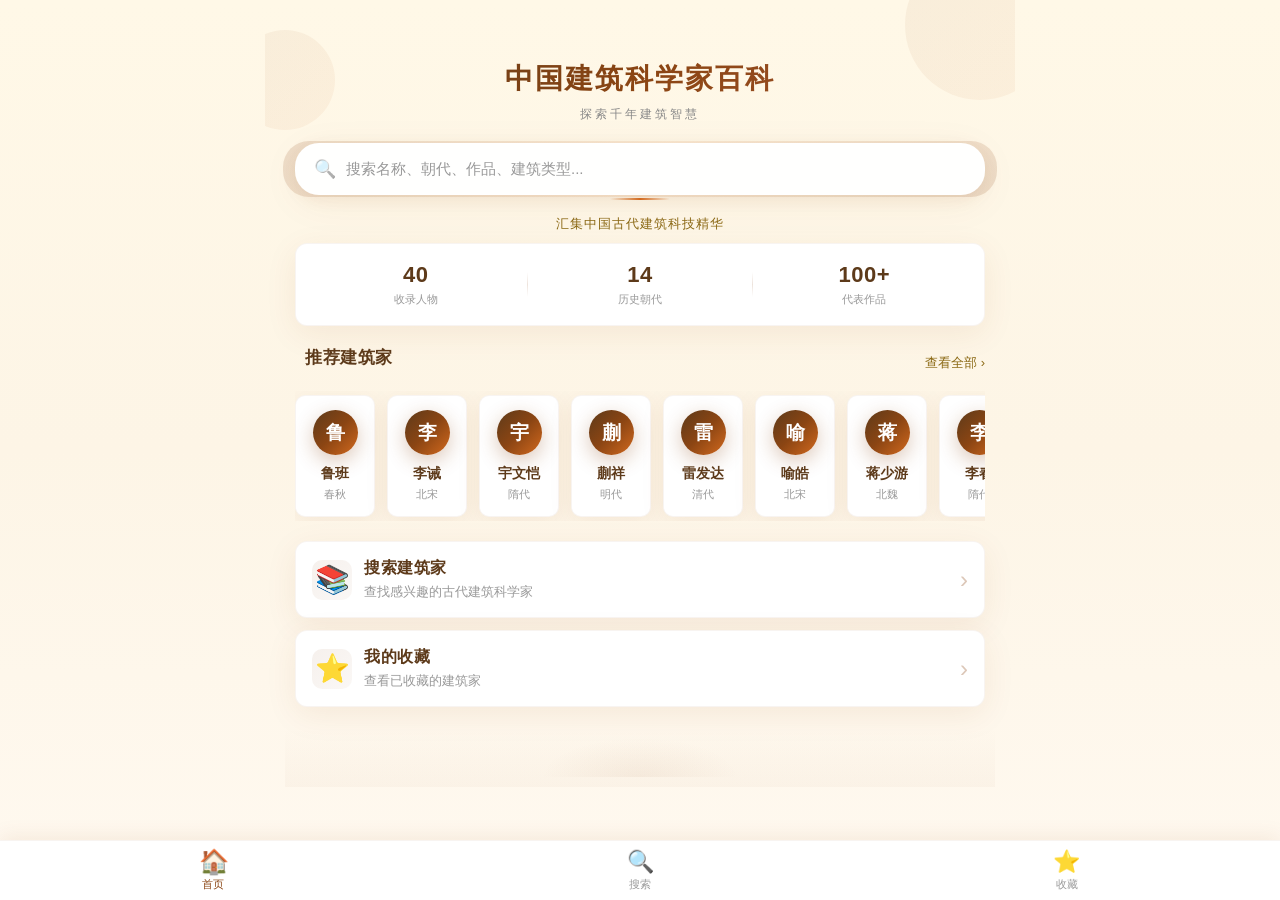
==== index.html @ d8372df0 "Initial commit: 中国古代建筑科学家百科 H5 版本" ====
<!DOCTYPE html>
<html lang="zh-CN">
<head>
  <meta charset="UTF-8">
  <meta name="viewport" content="width=device-width, initial-scale=1.0, maximum-scale=1.0, user-scalable=no">
  <title>中国建筑科学家百科</title>
  <link rel="stylesheet" href="css/style.css">
</head>
<body>
  <div class="container">
    <!-- 页面标题 -->
    <div class="header">
      <div class="title-wrapper">
        <h1 class="main-title">中国建筑科学家百科</h1>
        <p class="subtitle">探索千年建筑智慧</p>
      </div>
    </div>

    <!-- 搜索框 -->
    <div class="search-box-wrapper">
      <a href="search.html" class="search-box">
        <span class="icon-search">🔍</span>
        <span class="search-placeholder">搜索名称、朝代、作品、建筑类型...</span>
      </a>
    </div>

    <!-- 装饰元素 -->
    <div class="decorations">
      <div class="deco-circle deco-1"></div>
      <div class="deco-circle deco-2"></div>
      <div class="deco-line"></div>
    </div>

    <!-- 数据统计 -->
    <div class="stats-section">
      <div class="stats-intro">
        <p class="intro-text">汇集中国古代建筑科技精华</p>
      </div>
      <div class="stats-grid">
        <div class="stat-item">
          <div class="stat-number" id="architectCount">0</div>
          <div class="stat-label">收录人物</div>
        </div>
        <div class="stat-divider"></div>
        <div class="stat-item">
          <div class="stat-number">14</div>
          <div class="stat-label">历史朝代</div>
        </div>
        <div class="stat-divider"></div>
        <div class="stat-item">
          <div class="stat-number">100+</div>
          <div class="stat-label">代表作品</div>
        </div>
      </div>
    </div>

    <!-- 推荐建筑家 -->
    <div class="recommend-section">
      <div class="section-header">
        <h2 class="section-title">推荐建筑家</h2>
        <a href="search.html" class="section-more">查看全部 ›</a>
      </div>
      <div class="recommend-scroll">
        <div class="recommend-list" id="recommendList"></div>
      </div>
    </div>

    <!-- 功能入口 -->
    <div class="entry-section">
      <a href="search.html" class="entry-card">
        <div class="entry-icon">📚</div>
        <div class="entry-info">
          <div class="entry-title">搜索建筑家</div>
          <div class="entry-desc">查找感兴趣的古代建筑科学家</div>
        </div>
        <span class="entry-arrow">›</span>
      </a>

      <a href="favorites.html" class="entry-card">
        <div class="entry-icon">⭐</div>
        <div class="entry-info">
          <div class="entry-title">我的收藏</div>
          <div class="entry-desc">查看已收藏的建筑家</div>
        </div>
        <span class="entry-arrow">›</span>
      </a>
    </div>

    <!-- 底部装饰 -->
    <div class="footer-decoration">
      <div class="footer-pattern"></div>
    </div>
  </div>

  <!-- 底部导航栏 -->
  <div class="tab-bar">
    <a href="index.html" class="tab-item active">
      <span class="tab-icon">🏠</span>
      <span class="tab-text">首页</span>
    </a>
    <a href="search.html" class="tab-item">
      <span class="tab-icon">🔍</span>
      <span class="tab-text">搜索</span>
    </a>
    <a href="favorites.html" class="tab-item">
      <span class="tab-icon">⭐</span>
      <span class="tab-text">收藏</span>
    </a>
  </div>

  <script src="js/data.js"></script>
  <script src="js/app.js"></script>
  <script>
    // 初始化首页数据
    document.addEventListener('DOMContentLoaded', function() {
      document.getElementById('architectCount').textContent = architects.length;
      
      const recommendList = document.getElementById('recommendList');
      const recommendArchitects = architects.slice(0, 8);
      
      recommendList.innerHTML = recommendArchitects.map(item => `
        <a href="detail.html?id=${item.id}" class="recommend-card">
          <div class="recommend-avatar">
            <span class="recommend-avatar-text">${item.name[0]}</span>
          </div>
          <div class="recommend-name">${item.name}</div>
          <div class="recommend-dynasty">${item.dynasty}</div>
        </a>
      `).join('');
    });
  </script>
</body>
</html>
---- css/style.css ----
/* 全局样式 */
* {
  margin: 0;
  padding: 0;
  box-sizing: border-box;
}

body {
  font-family: -apple-system, BlinkMacSystemFont, 'Segoe UI', Roboto, 'Helvetica Neue', Arial, sans-serif;
  background: linear-gradient(180deg, #FFF8E7 0%, #FDF5E6 50%, #FFF9F0 100%);
  min-height: 100vh;
  color: #333;
  -webkit-font-smoothing: antialiased;
}

a {
  text-decoration: none;
  color: inherit;
}

.container {
  padding: 20px;
  max-width: 750px;
  margin: 0 auto;
  position: relative;
  overflow: hidden;
}

/* 页面标题区域 */
.header {
  padding: 40px 20px 20px;
  text-align: center;
  position: relative;
}

.title-wrapper {
  animation: slideDown 0.8s ease-out;
}

.main-title {
  font-size: 28px;
  font-weight: 800;
  color: #5D3A1A;
  letter-spacing: 2px;
  margin-bottom: 8px;
  background: linear-gradient(135deg, #5D3A1A 0%, #8B4513 50%, #A0522D 100%);
  -webkit-background-clip: text;
  -webkit-text-fill-color: transparent;
  background-clip: text;
}

.subtitle {
  font-size: 14px;
  color: #8B6914;
  letter-spacing: 3px;
  font-weight: 400;
}

/* 搜索框 */
.search-box-wrapper {
  padding: 0 10px;
  margin-bottom: 20px;
  animation: fadeIn 0.6s ease-out 0.2s both;
  position: relative;
}

.search-box-wrapper::before {
  content: '';
  position: absolute;
  top: -2px;
  left: -2px;
  right: -2px;
  bottom: -2px;
  background: linear-gradient(135deg, rgba(139, 69, 19, 0.15) 0%, rgba(210, 105, 30, 0.1) 50%, rgba(139, 69, 19, 0.15) 100%);
  border-radius: 26px;
  z-index: -1;
}

.search-box {
  display: flex;
  align-items: center;
  background: rgba(255, 255, 255, 0.98);
  border-radius: 24px;
  padding: 14px 18px;
  box-shadow: 0 4px 16px rgba(139, 69, 19, 0.08), 0 8px 40px rgba(139, 69, 19, 0.06);
  border: 1px solid rgba(255, 255, 255, 0.9);
  transition: all 0.4s cubic-bezier(0.4, 0, 0.2, 1);
}

.search-box:hover {
  box-shadow: 0 8px 24px rgba(139, 69, 19, 0.15), 0 12px 56px rgba(139, 69, 19, 0.1);
  transform: translateY(-2px);
}

.icon-search {
  font-size: 18px;
  opacity: 0.5;
  margin-right: 10px;
}

.search-placeholder {
  font-size: 15px;
  color: #999;
}

/* 装饰元素 */
.decorations {
  position: absolute;
  top: 0;
  left: 0;
  right: 0;
  height: 200px;
  pointer-events: none;
  overflow: hidden;
}

.deco-circle {
  position: absolute;
  border-radius: 50%;
  opacity: 0.06;
  background: linear-gradient(135deg, #8B4513 0%, #D2691E 100%);
}

.deco-1 {
  width: 150px;
  height: 150px;
  top: -50px;
  right: -40px;
  animation: float 6s ease-in-out infinite;
}

.deco-2 {
  width: 100px;
  height: 100px;
  top: 30px;
  left: -30px;
  animation: float 8s ease-in-out infinite reverse;
}

.deco-line {
  position: absolute;
  bottom: 0;
  left: 50%;
  transform: translateX(-50%);
  width: 60px;
  height: 2px;
  background: linear-gradient(90deg, transparent 0%, #D2691E 50%, transparent 100%);
  border-radius: 1px;
}

/* 数据统计区域 */
.stats-section {
  padding: 0 10px;
  margin-bottom: 20px;
  animation: fadeIn 0.6s ease-out 0.4s both;
}

.stats-intro {
  text-align: center;
  margin-bottom: 10px;
}

.intro-text {
  font-size: 13px;
  color: #8B6914;
  letter-spacing: 1px;
}

.stats-grid {
  display: flex;
  justify-content: space-around;
  align-items: center;
  background: white;
  border-radius: 12px;
  padding: 18px 8px;
  box-shadow: 0 8px 32px rgba(139, 69, 19, 0.08);
  border: 1px solid rgba(139, 69, 19, 0.06);
}

.stat-item {
  text-align: center;
  flex: 1;
  padding: 0 4px;
}

.stat-number {
  font-size: 22px;
  font-weight: 800;
  color: #5D3A1A;
  margin-bottom: 4px;
  letter-spacing: 0.5px;
  white-space: nowrap;
}

.stat-label {
  font-size: 11px;
  color: #999;
  white-space: nowrap;
}

.stat-divider {
  width: 1px;
  height: 25px;
  background: linear-gradient(180deg, transparent 0%, rgba(139, 69, 19, 0.15) 50%, transparent 100%);
}

/* 推荐建筑家 */
.recommend-section {
  padding: 0 10px;
  margin-bottom: 20px;
  animation: fadeIn 0.6s ease-out 0.5s both;
}

.section-header {
  display: flex;
  justify-content: space-between;
  align-items: center;
  margin-bottom: 12px;
}

.section-title {
  font-size: 17px;
  font-weight: 700;
  color: #5D3A1A;
  letter-spacing: 0.5px;
}

.section-more {
  font-size: 13px;
  color: #8B6914;
}

.recommend-scroll {
  overflow-x: auto;
  -webkit-overflow-scrolling: touch;
}

.recommend-list {
  display: flex;
  gap: 12px;
  padding: 4px 0;
}

.recommend-card {
  flex-shrink: 0;
  width: 80px;
  text-align: center;
  background: white;
  border-radius: 10px;
  padding: 14px 8px;
  box-shadow: 0 6px 24px rgba(139, 69, 19, 0.08);
  border: 1px solid rgba(139, 69, 19, 0.06);
  transition: all 0.3s cubic-bezier(0.4, 0, 0.2, 1);
}

.recommend-card:hover {
  transform: scale(0.95);
  box-shadow: 0 4px 16px rgba(139, 69, 19, 0.12);
}

.recommend-avatar {
  width: 45px;
  height: 45px;
  border-radius: 50%;
  background: linear-gradient(135deg, #5D3A1A 0%, #8B4513 50%, #D2691E 100%);
  display: flex;
  align-items: center;
  justify-content: center;
  margin: 0 auto 10px;
  box-shadow: 0 6px 20px rgba(139, 69, 19, 0.3);
}

.recommend-avatar-text {
  color: white;
  font-size: 19px;
  font-weight: 700;
}

.recommend-name {
  font-size: 14px;
  font-weight: 600;
  color: #5D3A1A;
  margin-bottom: 4px;
  white-space: nowrap;
  overflow: hidden;
  text-overflow: ellipsis;
}

.recommend-dynasty {
  font-size: 11px;
  color: #999;
  white-space: nowrap;
}

/* 功能入口 */
.entry-section {
  padding: 0 10px;
  animation: fadeIn 0.6s ease-out 0.6s both;
}

.entry-card {
  display: flex;
  align-items: center;
  background: white;
  border-radius: 12px;
  padding: 16px;
  margin-bottom: 12px;
  box-shadow: 0 8px 32px rgba(139, 69, 19, 0.08);
  border: 1px solid rgba(139, 69, 19, 0.06);
  transition: all 0.35s cubic-bezier(0.4, 0, 0.2, 1);
  position: relative;
  overflow: hidden;
}

.entry-card::before {
  content: '';
  position: absolute;
  top: 0;
  left: 0;
  width: 3px;
  height: 100%;
  background: linear-gradient(180deg, #8B4513 0%, #D2691E 100%);
  opacity: 0;
  transition: opacity 0.3s ease;
}

.entry-card:hover {
  transform: scale(0.98) translateX(2px);
  box-shadow: 0 4px 16px rgba(139, 69, 19, 0.12);
}

.entry-card:hover::before {
  opacity: 1;
}

.entry-icon {
  font-size: 28px;
  margin-right: 12px;
  width: 40px;
  height: 40px;
  display: flex;
  align-items: center;
  justify-content: center;
  background: linear-gradient(135deg, rgba(139, 69, 19, 0.08) 0%, rgba(139, 69, 19, 0.04) 100%);
  border-radius: 10px;
}

.entry-info {
  flex: 1;
}

.entry-title {
  font-size: 16px;
  font-weight: 600;
  color: #5D3A1A;
  margin-bottom: 4px;
  letter-spacing: 0.5px;
}

.entry-desc {
  font-size: 13px;
  color: #999;
}

.entry-arrow {
  font-size: 24px;
  color: rgba(139, 69, 19, 0.3);
  font-weight: 300;
}

/* 底部装饰 */
.footer-decoration {
  position: relative;
  bottom: 0;
  left: 0;
  right: 0;
  height: 60px;
  margin-top: 20px;
}

.footer-pattern {
  position: absolute;
  bottom: 0;
  left: 0;
  right: 0;
  height: 60px;
  background: linear-gradient(180deg, transparent 0%, rgba(139, 69, 19, 0.03) 100%);
}

.footer-pattern::before {
  content: '';
  position: absolute;
  bottom: 10px;
  left: 50%;
  transform: translateX(-50%);
  width: 200px;
  height: 40px;
  background: radial-gradient(ellipse at center bottom, rgba(139, 69, 19, 0.06) 0%, transparent 70%);
}

/* 动画 */
@keyframes slideDown {
  from {
    opacity: 0;
    transform: translateY(-15px);
  }
  to {
    opacity: 1;
    transform: translateY(0);
  }
}

@keyframes fadeIn {
  from { opacity: 0; }
  to { opacity: 1; }
}

@keyframes float {
  0%, 100% {
    transform: translateY(0);
  }
  50% {
    transform: translateY(-10px);
  }
}

/* 搜索页面样式 */
.search-page {
  padding-top: 20px;
  padding-bottom: 80px;
}

.search-input-wrapper {
  padding: 0 10px;
  margin-bottom: 16px;
}

.search-input-box {
  display: flex;
  align-items: center;
  background: white;
  border-radius: 24px;
  padding: 14px 18px;
  box-shadow: 0 4px 16px rgba(139, 69, 19, 0.08);
  border: 1px solid rgba(255, 255, 255, 0.9);
}

.search-input-box input {
  flex: 1;
  border: none;
  outline: none;
  font-size: 15px;
  color: #333;
  background: transparent;
}

.search-input-box input::placeholder {
  color: rgba(139, 69, 19, 0.4);
}

.search-clear {
  color: rgba(139, 69, 19, 0.4);
  font-size: 16px;
  padding: 4px 8px;
  cursor: pointer;
}

/* 热门搜索 */
.hot-search-inline {
  margin-bottom: 16px;
  padding: 0 14px;
}

.hot-title {
  font-size: 13px;
  color: #999;
  margin-bottom: 8px;
  font-weight: 500;
}

.hot-tags-row {
  display: flex;
  flex-wrap: wrap;
  gap: 8px;
}

.hot-tag-sm {
  background: linear-gradient(145deg, #FFFFFF 0%, #FFF8E7 100%);
  padding: 6px 12px;
  border-radius: 14px;
  font-size: 13px;
  color: #6B4423;
  box-shadow: 0 2px 8rpx rgba(139, 69, 19, 0.06);
  border: 1px solid rgba(139, 69, 19, 0.08);
  transition: all 0.3s ease;
  cursor: pointer;
}

.hot-tag-sm:hover {
  background: linear-gradient(135deg, #5D3A1A 0%, #8B4513 100%);
  color: white;
  transform: scale(0.96);
}

/* 列表头部 */
.list-header {
  display: flex;
  justify-content: space-between;
  align-items: center;
  padding: 0 14px;
  margin-bottom: 12px;
}

.list-title {
  font-size: 18px;
  font-weight: 700;
  color: #5D3A1A;
  letter-spacing: 1px;
}

.list-count {
  font-size: 13px;
  color: #999;
}

/* 朝代筛选 */
.dynasty-filter {
  display: flex;
  gap: 10px;
  padding: 0 14px;
  margin-bottom: 16px;
  overflow-x: auto;
  -webkit-overflow-scrolling: touch;
}

.dynasty-tag {
  flex-shrink: 0;
  padding: 8px 16px;
  background: white;
  border-radius: 18px;
  font-size: 13px;
  color: #666;
  box-shadow: 0 4px 16px rgba(139, 69, 19, 0.06);
  border: 1px solid rgba(139, 69, 19, 0.08);
  transition: all 0.3s cubic-bezier(0.4, 0, 0.2, 1);
  cursor: pointer;
}

.dynasty-tag.active {
  background: linear-gradient(135deg, #5D3A1A 0%, #8B4513 50%, #A0522D 100%);
  color: white;
  box-shadow: 0 6px 20px rgba(139, 69, 19, 0.3);
  border-color: transparent;
}

/* 建筑家列表 */
.architect-list {
  padding: 0 14px;
  margin-bottom: 40px;
}

.card {
  background: transparent;
  border-radius: 12px;
  padding: 16px;
  margin-bottom: 12px;
  box-shadow: none;
  border: none;
  transition: all 0.3s cubic-bezier(0.4, 0, 0.2, 1);
  position: relative;
}

.card:hover {
  transform: scale(0.98);
  box-shadow: 0 4px 16px rgba(139, 69, 19, 0.12);
}

.architect-header {
  display: flex;
  align-items: center;
  margin-bottom: 8px;
}

.avatar-placeholder {
  width: 48px;
  height: 48px;
  border-radius: 50%;
  background: linear-gradient(135deg, #5D3A1A 0%, #8B4513 50%, #D2691E 100%);
  display: flex;
  align-items: center;
  justify-content: center;
  margin-right: 10px;
  box-shadow: 0 8px 24px rgba(139, 69, 19, 0.3);
  flex-shrink: 0;
}

.avatar-text {
  color: white;
  font-size: 20px;
  font-weight: 700;
}

.architect-info {
  flex: 1;
  min-width: 0;
}

.title {
  font-size: 16px;
  font-weight: 700;
  color: #5D3A1A;
  margin-bottom: 3px;
  white-space: nowrap;
  overflow: hidden;
  text-overflow: ellipsis;
}

.subtitle {
  font-size: 12px;
  color: #888;
  white-space: nowrap;
  overflow: hidden;
  text-overflow: ellipsis;
}

.favorite-btn {
  padding: 6px;
  flex-shrink: 0;
  cursor: pointer;
  font-size: 20px;
}

.architect-summary {
  font-size: 13px;
  color: #666;
  line-height: 1.6;
  margin-bottom: 8px;
  display: -webkit-box;
  -webkit-line-clamp: 2;
  -webkit-box-orient: vertical;
  overflow: hidden;
}

.architect-tags {
  display: flex;
  flex-wrap: wrap;
  gap: 6px;
}

.tag {
  display: inline-block;
  background: rgba(139, 69, 19, 0.08);
  color: #8B6914;
  padding: 3px 8px;
  border-radius: 8px;
  font-size: 11px;
  border: 1px solid rgba(139, 69, 19, 0.08);
  position: relative;
  z-index: 1;
}

/* ========== 详情页样式 ========== */
.detail-header {
  display: flex;
  align-items: center;
  padding: 20px 16px;
  background: linear-gradient(135deg, #5D3A1A 0%, #8B4513 50%, #A0522D 100%);
  position: relative;
  overflow: hidden;
}

.detail-header::before {
  content: '';
  position: absolute;
  top: -25%;
  right: -10%;
  width: 100px;
  height: 100px;
  background: rgba(255, 255, 255, 0.1);
  border-radius: 50%;
}

.avatar-large {
  width: 75px;
  height: 75px;
  border-radius: 50%;
  background: rgba(255, 255, 255, 0.2);
  display: flex;
  align-items: center;
  justify-content: center;
  margin-right: 14px;
  box-shadow: 0 12px 40px rgba(0, 0, 0, 0.2);
  position: relative;
  z-index: 1;
}

.avatar-large::before {
  content: '';
  position: absolute;
  top: 3px;
  left: 3px;
  right: 3px;
  bottom: 3px;
  border-radius: 50%;
  border: 2px solid rgba(255, 255, 255, 0.4);
}

.avatar-large .avatar-text {
  color: white;
  font-size: 30px;
  font-weight: 700;
}

.header-info {
  flex: 1;
  color: white;
  position: relative;
  z-index: 1;
}

.header-info .title {
  font-size: 24px;
  font-weight: 700;
  margin-bottom: 6px;
  color: white;
}

.header-info .subtitle {
  font-size: 15px;
  opacity: 0.95;
  margin-bottom: 4px;
  color: white;
}

.header-info .years {
  font-size: 13px;
  opacity: 0.85;
  font-style: italic;
  color: white;
}

.favorite-section {
  padding: 12px 16px;
  display: flex;
  justify-content: center;
  background: rgba(255, 255, 255, 0.95);
}

.btn {
  padding: 8px 24px;
  background: linear-gradient(135deg, #8B4513 0%, #A0522D 100%);
  color: white;
  border-radius: 20px;
  font-size: 14px;
  cursor: pointer;
  transition: all 0.3s ease;
}

.btn:hover {
  transform: scale(1.05);
  box-shadow: 0 4px 12px rgba(139, 69, 19, 0.3);
}

.btn.btn-favorited {
  background: linear-gradient(135deg, #FF6B6B 0%, #FF8E8E 100%);
}

.section {
  padding: 14px 16px;
  border-bottom: 1px solid rgba(139, 69, 19, 0.08);
  position: relative;
}

.section::before {
  content: '';
  position: absolute;
  left: 0;
  top: 50%;
  transform: translateY(-50%);
  width: 3px;
  height: 16px;
  background: linear-gradient(180deg, #8B4513 0%, #D2691E 100%);
  border-radius: 0 3px 3px 0;
}

.section-title {
  font-size: 17px;
  font-weight: 700;
  color: #5D3A1A;
  margin-bottom: 10px;
  padding-left: 10px;
}

.section-content {
  font-size: 15px;
  color: #444;
  line-height: 1.9;
  padding-left: 10px;
  text-align: justify;
}

.works-list {
  padding-left: 18px;
  display: flex;
  flex-wrap: wrap;
  gap: 8px;
}

.work-item {
  display: flex;
  align-items: center;
  padding: 7px 12px;
  background: linear-gradient(135deg, rgba(139, 69, 19, 0.06) 0%, rgba(139, 69, 19, 0.02) 100%);
  border-radius: 10px;
  border: 1px solid rgba(139, 69, 19, 0.08);
}

.work-dot {
  color: #8B4513;
  margin-right: 6px;
  font-size: 12px;
}

.work-name {
  font-size: 14px;
  color: #5D3A1A;
  font-weight: 500;
}

.quote-section {
  padding: 28px 20px;
  background: linear-gradient(135deg, #FFF8E7 0%, #FAF3E0 50%, #FDF5E6 100%);
  margin: 16px;
  border-radius: 12px;
  position: relative;
  box-shadow: 0 12px 40px rgba(139, 69, 19, 0.1);
  border: 1px solid rgba(139, 69, 19, 0.12);
  overflow: hidden;
}

.quote-section::before {
  content: '';
  position: absolute;
  top: -15%;
  right: -5%;
  width: 90px;
  height: 90px;
  background: radial-gradient(circle, rgba(139, 69, 19, 0.06) 0%, transparent 70%);
}

.quote-mark {
  font-size: 50px;
  color: #8B4513;
  opacity: 0.15;
  position: absolute;
  top: -5px;
  left: 5px;
  font-family: serif;
}

.quote-text {
  font-size: 17px;
  color: #5D3A1A;
  font-style: italic;
  line-height: 2;
  padding-left: 25px;
  margin-bottom: 10px;
}

.quote-author {
  text-align: right;
  font-size: 14px;
  color: #8B4513;
  margin-top: 8px;
  font-weight: 500;
}

.corner-decoration {
  position: absolute;
  width: 30px;
  height: 30px;
  border: 2px solid rgba(139, 69, 19, 0.2);
}

.corner-decoration.top-left {
  top: 8px;
  left: 8px;
  border-right: none;
  border-bottom: none;
  border-radius: 6px 0 0 0;
}

.corner-decoration.top-right {
  top: 8px;
  right: 8px;
  border-left: none;
  border-bottom: none;
  border-radius: 0 6px 0 0;
}

.corner-decoration.bottom-left {
  bottom: 8px;
  left: 8px;
  border-right: none;
  border-top: none;
  border-radius: 0 0 0 6px;
}

.corner-decoration.bottom-right {
  bottom: 8px;
  right: 8px;
  border-left: none;
  border-top: none;
  border-radius: 0 0 6px 0;
}

/* 空状态 */
.empty-state {
  text-align: center;
  padding: 70px 20px;
  color: #999;
}

.empty-icon {
  font-size: 80px;
  margin-bottom: 16px;
  opacity: 0.4;
  animation: bounce 1s ease-in-out infinite;
}

.empty-hint {
  font-size: 13px;
  color: #bbb;
  margin-top: 6px;
}

@keyframes bounce {
  0%, 100% { 
    transform: scale(1);
    opacity: 0.4;
  }
  50% { 
    transform: scale(1.1);
    opacity: 0.6;
  }
}

/* 返回按钮 */
.back-btn {
  position: fixed;
  top: 20px;
  left: 20px;
  width: 40px;
  height: 40px;
  background: rgba(255, 255, 255, 0.95);
  border-radius: 50%;
  display: flex;
  align-items: center;
  justify-content: center;
  box-shadow: 0 4px 12px rgba(139, 69, 19, 0.2);
  z-index: 100;
  cursor: pointer;
  font-size: 20px;
}

/* 底部导航栏 */
.tab-bar {
  position: fixed;
  bottom: 0;
  left: 0;
  right: 0;
  height: 60px;
  background: rgba(255, 255, 255, 0.98);
  backdrop-filter: blur(20px);
  -webkit-backdrop-filter: blur(20px);
  display: flex;
  justify-content: space-around;
  align-items: center;
  box-shadow: 0 -4px 20px rgba(139, 69, 19, 0.08);
  border-top: 1px solid rgba(139, 69, 19, 0.06);
  z-index: 1000;
  padding-bottom: env(safe-area-inset-bottom);
}

.tab-item {
  display: flex;
  flex-direction: column;
  align-items: center;
  justify-content: center;
  flex: 1;
  height: 100%;
  color: #999;
  transition: all 0.3s ease;
  text-decoration: none;
}

.tab-item:active {
  transform: scale(0.95);
}

.tab-item.active {
  color: #8B4513;
}

.tab-icon {
  font-size: 22px;
  margin-bottom: 2px;
}

.tab-text {
  font-size: 11px;
  font-weight: 500;
}

.tab-item.active .tab-icon {
  transform: scale(1.1);
}

/* 详情页内容留出底部导航栏空间 */
.detail-page .container,
.search-page .container,
.favorites-page .container {
  padding-bottom: 80px;
}

/* 响应式 */
@media (max-width: 375px) {
  .container {
    padding: 15px;
  }
  
  .main-title {
    font-size: 24px;
  }
  
  .stat-number {
    font-size: 20px;
  }
}
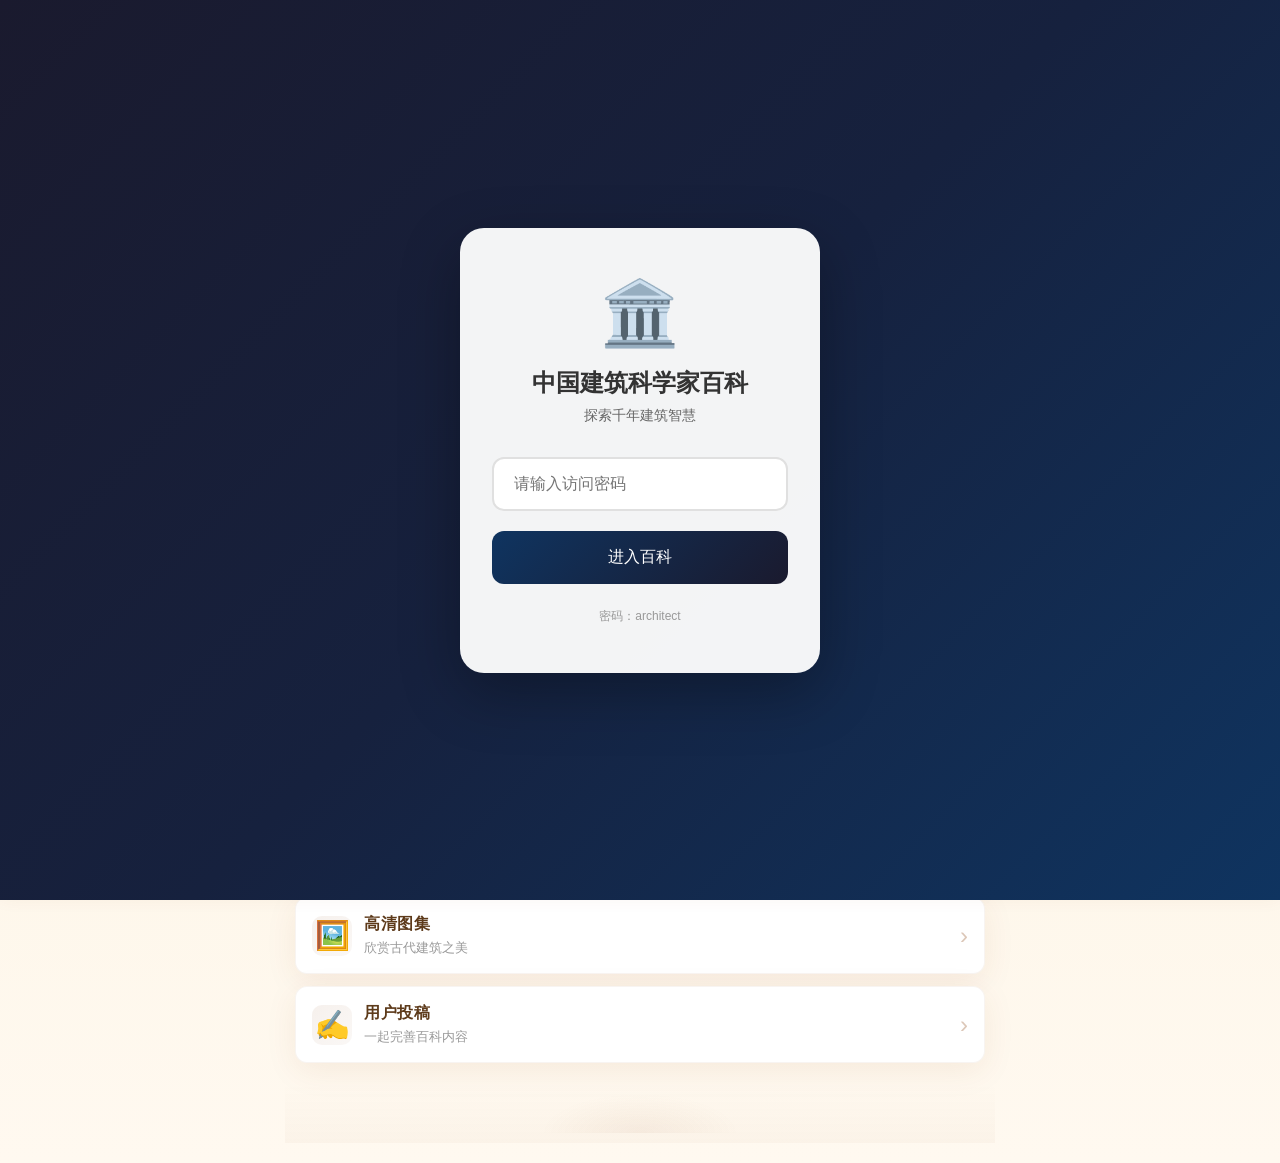
==== commit dbbd9d24: "添加新功能：地图、师承图谱、考研学习、投稿、图集" ====
--- a/index.html
+++ b/index.html
@@ -5,8 +5,131 @@
   <meta name="viewport" content="width=device-width, initial-scale=1.0, maximum-scale=1.0, user-scalable=no">
   <title>中国建筑科学家百科</title>
   <link rel="stylesheet" href="css/style.css">
+  <style>
+    /* 登录页面样式 */
+    .login-overlay {
+      position: fixed;
+      top: 0;
+      left: 0;
+      width: 100%;
+      height: 100%;
+      background: linear-gradient(135deg, #1a1a2e 0%, #16213e 50%, #0f3460 100%);
+      display: flex;
+      align-items: center;
+      justify-content: center;
+      z-index: 9999;
+    }
+
+    .login-overlay.hidden {
+      display: none;
+    }
+
+    .login-card {
+      background: rgba(255, 255, 255, 0.95);
+      border-radius: 24px;
+      padding: 48px 32px;
+      width: 90%;
+      max-width: 360px;
+      text-align: center;
+      box-shadow: 0 20px 60px rgba(0, 0, 0, 0.3);
+    }
+
+    .login-icon {
+      font-size: 64px;
+      margin-bottom: 16px;
+    }
+
+    .login-title {
+      font-size: 24px;
+      font-weight: 600;
+      color: #333;
+      margin-bottom: 8px;
+    }
+
+    .login-subtitle {
+      font-size: 14px;
+      color: #666;
+      margin-bottom: 32px;
+    }
+
+    .login-input-group {
+      margin-bottom: 20px;
+    }
+
+    .login-input {
+      width: 100%;
+      padding: 16px 20px;
+      border: 2px solid #e0e0e0;
+      border-radius: 12px;
+      font-size: 16px;
+      box-sizing: border-box;
+      transition: border-color 0.3s;
+    }
+
+    .login-input:focus {
+      outline: none;
+      border-color: #0f3460;
+    }
+
+    .login-btn {
+      width: 100%;
+      padding: 16px;
+      background: linear-gradient(135deg, #0f3460, #1a1a2e);
+      color: white;
+      border: none;
+      border-radius: 12px;
+      font-size: 16px;
+      font-weight: 500;
+      cursor: pointer;
+      transition: transform 0.2s, box-shadow 0.2s;
+    }
+
+    .login-btn:hover {
+      transform: translateY(-2px);
+      box-shadow: 0 8px 20px rgba(15, 52, 96, 0.3);
+    }
+
+    .login-btn:active {
+      transform: translateY(0);
+    }
+
+    .login-error {
+      color: #e74c3c;
+      font-size: 14px;
+      margin-top: 16px;
+      display: none;
+    }
+
+    .login-error.show {
+      display: block;
+    }
+
+    .login-hint {
+      margin-top: 24px;
+      font-size: 12px;
+      color: #999;
+    }
+  </style>
 </head>
 <body>
+  <!-- 登录页面 -->
+  <div class="login-overlay" id="loginOverlay">
+    <div class="login-card">
+      <div class="login-icon">🏛️</div>
+      <h1 class="login-title">中国建筑科学家百科</h1>
+      <p class="login-subtitle">探索千年建筑智慧</p>
+      <form id="loginForm">
+        <div class="login-input-group">
+          <input type="password" class="login-input" id="passwordInput" placeholder="请输入访问密码" required>
+        </div>
+        <button type="submit" class="login-btn">进入百科</button>
+      </form>
+      <p class="login-error" id="loginError">密码错误，请重新输入</p>
+      <p class="login-hint">密码：architect</p>
+    </div>
+  </div>
+
+  <!-- 主内容 -->
   <div class="container">
     <!-- 页面标题 -->
     <div class="header">
@@ -68,7 +191,7 @@
     <!-- 功能入口 -->
     <div class="entry-section">
       <a href="search.html" class="entry-card">
-        <div class="entry-icon">📚</div>
+        <div class="entry-icon">🔍</div>
         <div class="entry-info">
           <div class="entry-title">搜索建筑家</div>
           <div class="entry-desc">查找感兴趣的古代建筑科学家</div>
@@ -76,11 +199,47 @@
         <span class="entry-arrow">›</span>
       </a>
 
-      <a href="favorites.html" class="entry-card">
-        <div class="entry-icon">⭐</div>
-        <div class="entry-info">
-          <div class="entry-title">我的收藏</div>
-          <div class="entry-desc">查看已收藏的建筑家</div>
+      <a href="map.html" class="entry-card">
+        <div class="entry-icon">🗺️</div>
+        <div class="entry-info">
+          <div class="entry-title">项目地图</div>
+          <div class="entry-desc">探索建筑家的足迹分布</div>
+        </div>
+        <span class="entry-arrow">›</span>
+      </a>
+
+      <a href="relationship.html" class="entry-card">
+        <div class="entry-icon">🔗</div>
+        <div class="entry-info">
+          <div class="entry-title">师承图谱</div>
+          <div class="entry-desc">了解建筑家的师承关系</div>
+        </div>
+        <span class="entry-arrow">›</span>
+      </a>
+
+      <a href="study.html" class="entry-card">
+        <div class="entry-icon">📖</div>
+        <div class="entry-info">
+          <div class="entry-title">考研学习</div>
+          <div class="entry-desc">速记卡片和题库练习</div>
+        </div>
+        <span class="entry-arrow">›</span>
+      </a>
+
+      <a href="gallery.html" class="entry-card">
+        <div class="entry-icon">🖼️</div>
+        <div class="entry-info">
+          <div class="entry-title">高清图集</div>
+          <div class="entry-desc">欣赏古代建筑之美</div>
+        </div>
+        <span class="entry-arrow">›</span>
+      </a>
+
+      <a href="contribute.html" class="entry-card">
+        <div class="entry-icon">✍️</div>
+        <div class="entry-info">
+          <div class="entry-title">用户投稿</div>
+          <div class="entry-desc">一起完善百科内容</div>
         </div>
         <span class="entry-arrow">›</span>
       </a>
@@ -111,8 +270,35 @@
   <script src="js/data.js"></script>
   <script src="js/app.js"></script>
   <script>
+    // 登录验证
+    const LOGIN_PASSWORD = 'architect'; // 可以修改为其他密码
+
+    function checkLogin() {
+      const isLoggedIn = sessionStorage.getItem('isLoggedIn');
+      if (isLoggedIn === 'true') {
+        document.getElementById('loginOverlay').classList.add('hidden');
+      } else {
+        document.getElementById('loginOverlay').classList.remove('hidden');
+      }
+    }
+
+    // 登录表单提交
+    document.getElementById('loginForm').addEventListener('submit', function(e) {
+      e.preventDefault();
+      const password = document.getElementById('passwordInput').value;
+      if (password === LOGIN_PASSWORD) {
+        sessionStorage.setItem('isLoggedIn', 'true');
+        document.getElementById('loginOverlay').classList.add('hidden');
+      } else {
+        document.getElementById('loginError').classList.add('show');
+        document.getElementById('passwordInput').value = '';
+      }
+    });
+
     // 初始化首页数据
     document.addEventListener('DOMContentLoaded', function() {
+      checkLogin();
+      
       document.getElementById('architectCount').textContent = architects.length;
       
       const recommendList = document.getElementById('recommendList');
@@ -130,4 +316,4 @@
     });
   </script>
 </body>
-</html>+</html>
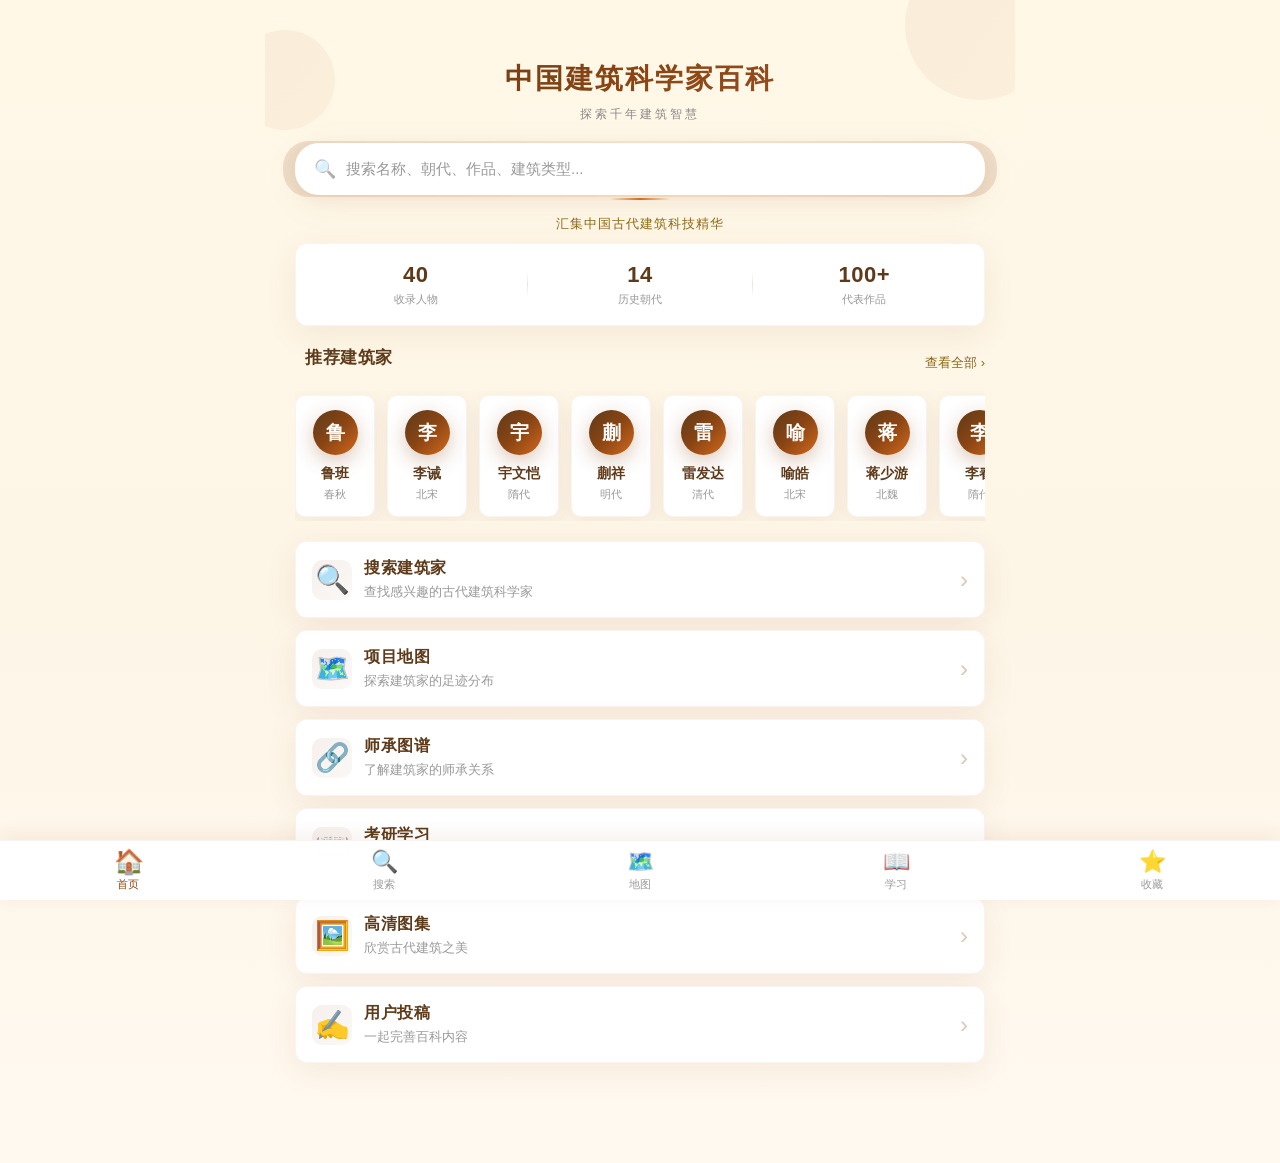
==== commit dca9894c: "移除登录功能，修复详情页跳转" ====
--- a/index.html
+++ b/index.html
@@ -5,131 +5,8 @@
   <meta name="viewport" content="width=device-width, initial-scale=1.0, maximum-scale=1.0, user-scalable=no">
   <title>中国建筑科学家百科</title>
   <link rel="stylesheet" href="css/style.css">
-  <style>
-    /* 登录页面样式 */
-    .login-overlay {
-      position: fixed;
-      top: 0;
-      left: 0;
-      width: 100%;
-      height: 100%;
-      background: linear-gradient(135deg, #1a1a2e 0%, #16213e 50%, #0f3460 100%);
-      display: flex;
-      align-items: center;
-      justify-content: center;
-      z-index: 9999;
-    }
-
-    .login-overlay.hidden {
-      display: none;
-    }
-
-    .login-card {
-      background: rgba(255, 255, 255, 0.95);
-      border-radius: 24px;
-      padding: 48px 32px;
-      width: 90%;
-      max-width: 360px;
-      text-align: center;
-      box-shadow: 0 20px 60px rgba(0, 0, 0, 0.3);
-    }
-
-    .login-icon {
-      font-size: 64px;
-      margin-bottom: 16px;
-    }
-
-    .login-title {
-      font-size: 24px;
-      font-weight: 600;
-      color: #333;
-      margin-bottom: 8px;
-    }
-
-    .login-subtitle {
-      font-size: 14px;
-      color: #666;
-      margin-bottom: 32px;
-    }
-
-    .login-input-group {
-      margin-bottom: 20px;
-    }
-
-    .login-input {
-      width: 100%;
-      padding: 16px 20px;
-      border: 2px solid #e0e0e0;
-      border-radius: 12px;
-      font-size: 16px;
-      box-sizing: border-box;
-      transition: border-color 0.3s;
-    }
-
-    .login-input:focus {
-      outline: none;
-      border-color: #0f3460;
-    }
-
-    .login-btn {
-      width: 100%;
-      padding: 16px;
-      background: linear-gradient(135deg, #0f3460, #1a1a2e);
-      color: white;
-      border: none;
-      border-radius: 12px;
-      font-size: 16px;
-      font-weight: 500;
-      cursor: pointer;
-      transition: transform 0.2s, box-shadow 0.2s;
-    }
-
-    .login-btn:hover {
-      transform: translateY(-2px);
-      box-shadow: 0 8px 20px rgba(15, 52, 96, 0.3);
-    }
-
-    .login-btn:active {
-      transform: translateY(0);
-    }
-
-    .login-error {
-      color: #e74c3c;
-      font-size: 14px;
-      margin-top: 16px;
-      display: none;
-    }
-
-    .login-error.show {
-      display: block;
-    }
-
-    .login-hint {
-      margin-top: 24px;
-      font-size: 12px;
-      color: #999;
-    }
-  </style>
 </head>
 <body>
-  <!-- 登录页面 -->
-  <div class="login-overlay" id="loginOverlay">
-    <div class="login-card">
-      <div class="login-icon">🏛️</div>
-      <h1 class="login-title">中国建筑科学家百科</h1>
-      <p class="login-subtitle">探索千年建筑智慧</p>
-      <form id="loginForm">
-        <div class="login-input-group">
-          <input type="password" class="login-input" id="passwordInput" placeholder="请输入访问密码" required>
-        </div>
-        <button type="submit" class="login-btn">进入百科</button>
-      </form>
-      <p class="login-error" id="loginError">密码错误，请重新输入</p>
-      <p class="login-hint">密码：architect</p>
-    </div>
-  </div>
-
-  <!-- 主内容 -->
   <div class="container">
     <!-- 页面标题 -->
     <div class="header">
@@ -261,6 +138,14 @@
       <span class="tab-icon">🔍</span>
       <span class="tab-text">搜索</span>
     </a>
+    <a href="map.html" class="tab-item">
+      <span class="tab-icon">🗺️</span>
+      <span class="tab-text">地图</span>
+    </a>
+    <a href="study.html" class="tab-item">
+      <span class="tab-icon">📖</span>
+      <span class="tab-text">学习</span>
+    </a>
     <a href="favorites.html" class="tab-item">
       <span class="tab-icon">⭐</span>
       <span class="tab-text">收藏</span>
@@ -270,35 +155,7 @@
   <script src="js/data.js"></script>
   <script src="js/app.js"></script>
   <script>
-    // 登录验证
-    const LOGIN_PASSWORD = 'architect'; // 可以修改为其他密码
-
-    function checkLogin() {
-      const isLoggedIn = sessionStorage.getItem('isLoggedIn');
-      if (isLoggedIn === 'true') {
-        document.getElementById('loginOverlay').classList.add('hidden');
-      } else {
-        document.getElementById('loginOverlay').classList.remove('hidden');
-      }
-    }
-
-    // 登录表单提交
-    document.getElementById('loginForm').addEventListener('submit', function(e) {
-      e.preventDefault();
-      const password = document.getElementById('passwordInput').value;
-      if (password === LOGIN_PASSWORD) {
-        sessionStorage.setItem('isLoggedIn', 'true');
-        document.getElementById('loginOverlay').classList.add('hidden');
-      } else {
-        document.getElementById('loginError').classList.add('show');
-        document.getElementById('passwordInput').value = '';
-      }
-    });
-
-    // 初始化首页数据
     document.addEventListener('DOMContentLoaded', function() {
-      checkLogin();
-      
       document.getElementById('architectCount').textContent = architects.length;
       
       const recommendList = document.getElementById('recommendList');
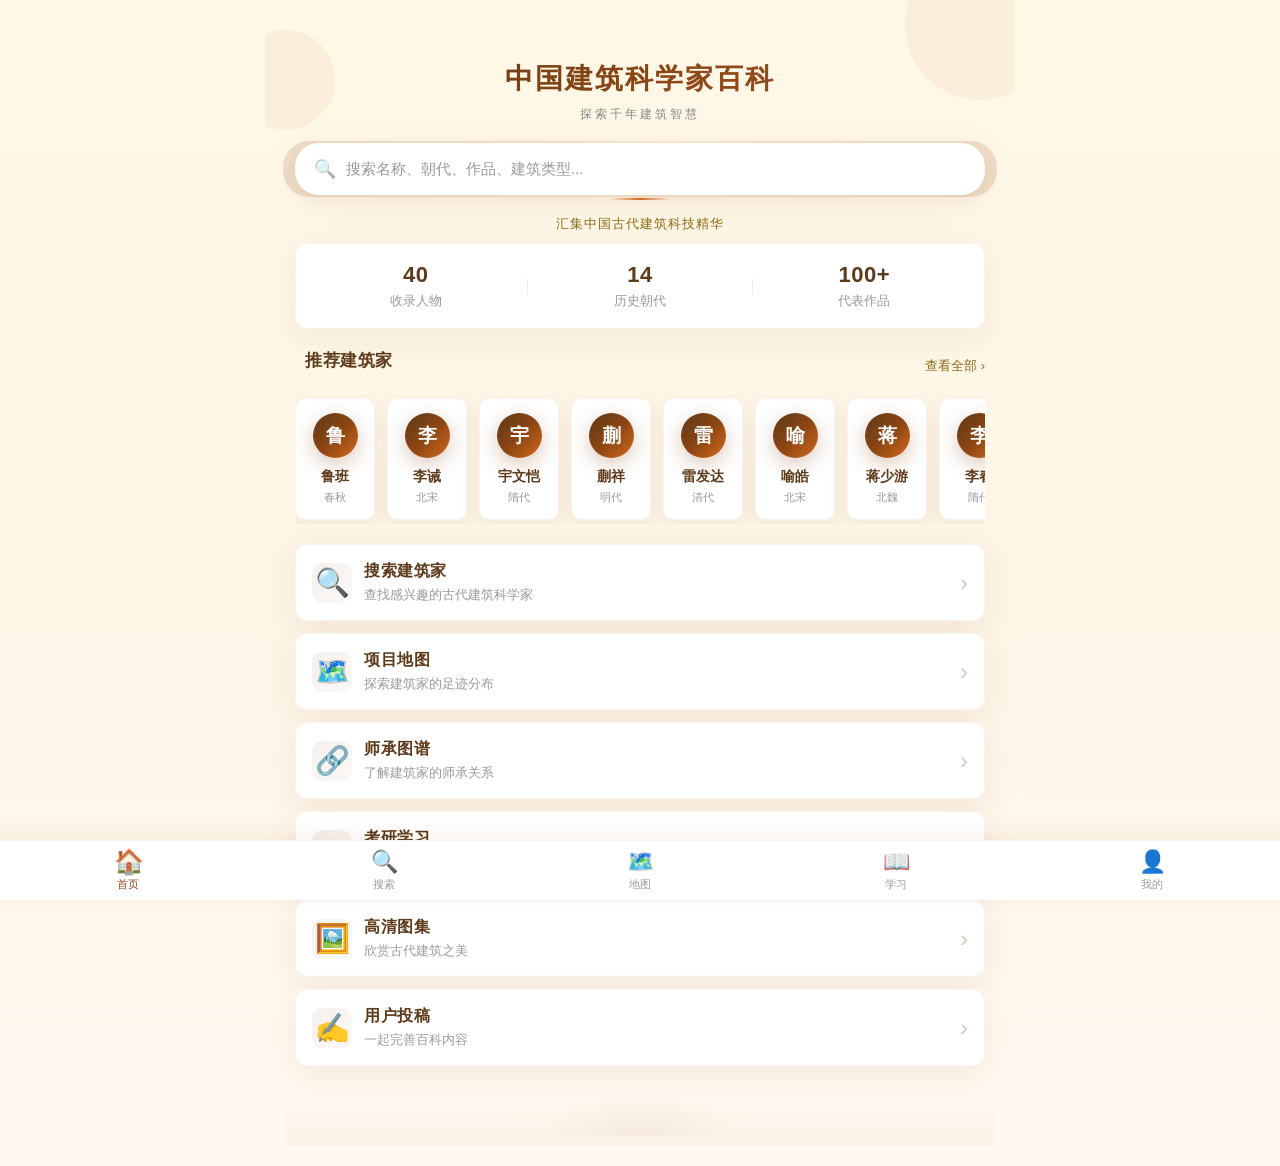
==== commit 7e2cae14: "添加我的页面，合并登录和收藏功能" ====
--- a/index.html
+++ b/index.html
@@ -146,9 +146,9 @@
       <span class="tab-icon">📖</span>
       <span class="tab-text">学习</span>
     </a>
-    <a href="favorites.html" class="tab-item">
-      <span class="tab-icon">⭐</span>
-      <span class="tab-text">收藏</span>
+    <a href="my.html" class="tab-item">
+      <span class="tab-icon">👤</span>
+      <span class="tab-text">我的</span>
     </a>
   </div>
 
--- a/css/style.css
+++ b/css/style.css
@@ -1036,4 +1036,202 @@
   .stat-number {
     font-size: 20px;
   }
+}
+
+/* 我的页面样式 */
+.login-card {
+  background: white;
+  border-radius: 20px;
+  padding: 30px 25px;
+  text-align: center;
+  box-shadow: 0 4px 20px rgba(139, 69, 19, 0.08);
+  margin-bottom: 20px;
+}
+
+.login-icon {
+  font-size: 60px;
+  margin-bottom: 15px;
+}
+
+.login-title {
+  font-size: 20px;
+  font-weight: 600;
+  color: #333;
+  margin-bottom: 8px;
+}
+
+.login-desc {
+  font-size: 14px;
+  color: #999;
+  margin-bottom: 25px;
+}
+
+.login-form {
+  text-align: left;
+}
+
+.form-group {
+  margin-bottom: 15px;
+}
+
+.login-input {
+  width: 100%;
+  padding: 14px 16px;
+  border: 1px solid #eee;
+  border-radius: 12px;
+  font-size: 15px;
+  box-sizing: border-box;
+  background: #fafafa;
+  transition: all 0.3s;
+}
+
+.login-input:focus {
+  outline: none;
+  border-color: #8B4513;
+  background: white;
+}
+
+.login-input::placeholder {
+  color: #ccc;
+}
+
+.login-btn {
+  width: 100%;
+  padding: 14px;
+  background: linear-gradient(135deg, #8B4513 0%, #A0522D 100%);
+  color: white;
+  border: none;
+  border-radius: 12px;
+  font-size: 16px;
+  font-weight: 600;
+  cursor: pointer;
+  margin-top: 10px;
+  transition: all 0.3s;
+}
+
+.login-btn:active {
+  transform: scale(0.98);
+}
+
+.register-btn {
+  width: 100%;
+  padding: 14px;
+  background: transparent;
+  color: #8B4513;
+  border: 1px solid #8B4513;
+  border-radius: 12px;
+  font-size: 16px;
+  font-weight: 600;
+  cursor: pointer;
+  margin-top: 10px;
+  transition: all 0.3s;
+}
+
+.register-btn:active {
+  background: rgba(139, 69, 19, 0.05);
+}
+
+.user-card {
+  background: white;
+  border-radius: 20px;
+  padding: 25px;
+  display: flex;
+  align-items: center;
+  box-shadow: 0 4px 20px rgba(139, 69, 19, 0.08);
+  margin-bottom: 20px;
+}
+
+.user-avatar {
+  width: 64px;
+  height: 64px;
+  background: linear-gradient(135deg, #8B4513 0%, #A0522D 100%);
+  border-radius: 50%;
+  display: flex;
+  align-items: center;
+  justify-content: center;
+  font-size: 32px;
+  margin-right: 18px;
+}
+
+.user-info {
+  flex: 1;
+}
+
+.user-name {
+  font-size: 18px;
+  font-weight: 600;
+  color: #333;
+  margin-bottom: 4px;
+}
+
+.user-desc {
+  font-size: 13px;
+  color: #999;
+}
+
+.logout-btn {
+  padding: 8px 16px;
+  background: #f5f5f5;
+  color: #666;
+  border: none;
+  border-radius: 20px;
+  font-size: 13px;
+  cursor: pointer;
+  transition: all 0.3s;
+}
+
+.logout-btn:active {
+  background: #eee;
+}
+
+.stats-row {
+  display: flex;
+  justify-content: space-around;
+  background: white;
+  border-radius: 16px;
+  padding: 20px 15px;
+  box-shadow: 0 4px 20px rgba(139, 69, 19, 0.08);
+  margin-bottom: 20px;
+}
+
+.stat-item {
+  text-align: center;
+}
+
+.stat-num {
+  font-size: 24px;
+  font-weight: 700;
+  color: #8B4513;
+  margin-bottom: 4px;
+}
+
+.stat-label {
+  font-size: 13px;
+  color: #999;
+}
+
+.menu-section {
+  margin-top: 10px;
+}
+
+.menu-title {
+  font-size: 16px;
+  font-weight: 600;
+  color: #333;
+  margin-bottom: 12px;
+  padding-left: 4px;
+}
+
+.toast {
+  position: fixed;
+  top: 50%;
+  left: 50%;
+  transform: translate(-50%, -50%);
+  background: rgba(0, 0, 0, 0.7);
+  color: white;
+  padding: 12px 24px;
+  border-radius: 8px;
+  font-size: 14px;
+  z-index: 1000;
+  animation: fadeIn 0.2s;
 }
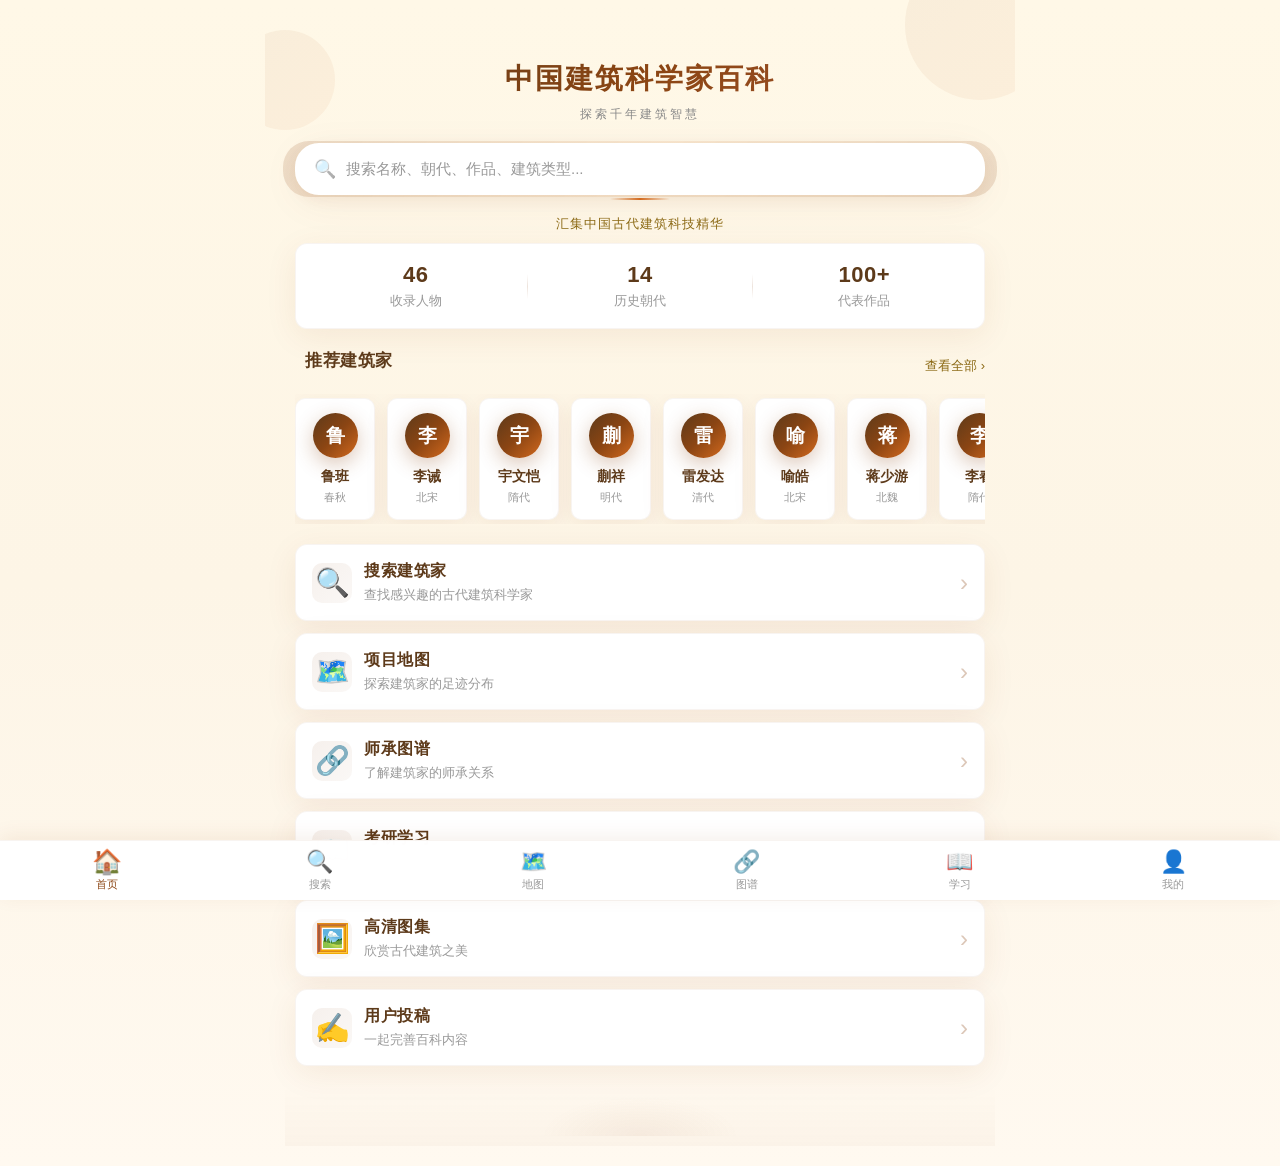
==== commit 9b8d699e: "修复底部导航栏，添加图谱入口" ====
--- a/index.html
+++ b/index.html
@@ -142,6 +142,10 @@
       <span class="tab-icon">🗺️</span>
       <span class="tab-text">地图</span>
     </a>
+    <a href="relationship.html" class="tab-item">
+      <span class="tab-icon">🔗</span>
+      <span class="tab-text">图谱</span>
+    </a>
     <a href="study.html" class="tab-item">
       <span class="tab-icon">📖</span>
       <span class="tab-text">学习</span>
--- a/css/style.css
+++ b/css/style.css
@@ -1063,7 +1063,24 @@
 .login-desc {
   font-size: 14px;
   color: #999;
+  margin-bottom: 8px;
+}
+
+.login-hint {
+  display: flex;
+  justify-content: center;
+  gap: 20px;
   margin-bottom: 25px;
+  padding: 12px 16px;
+  background: linear-gradient(135deg, #FFF8E7 0%, #FAF3E0 100%);
+  border-radius: 10px;
+  border: 1px dashed #8B6914;
+}
+
+.login-hint span {
+  font-size: 13px;
+  color: #8B6914;
+  font-weight: 500;
 }
 
 .login-form {
